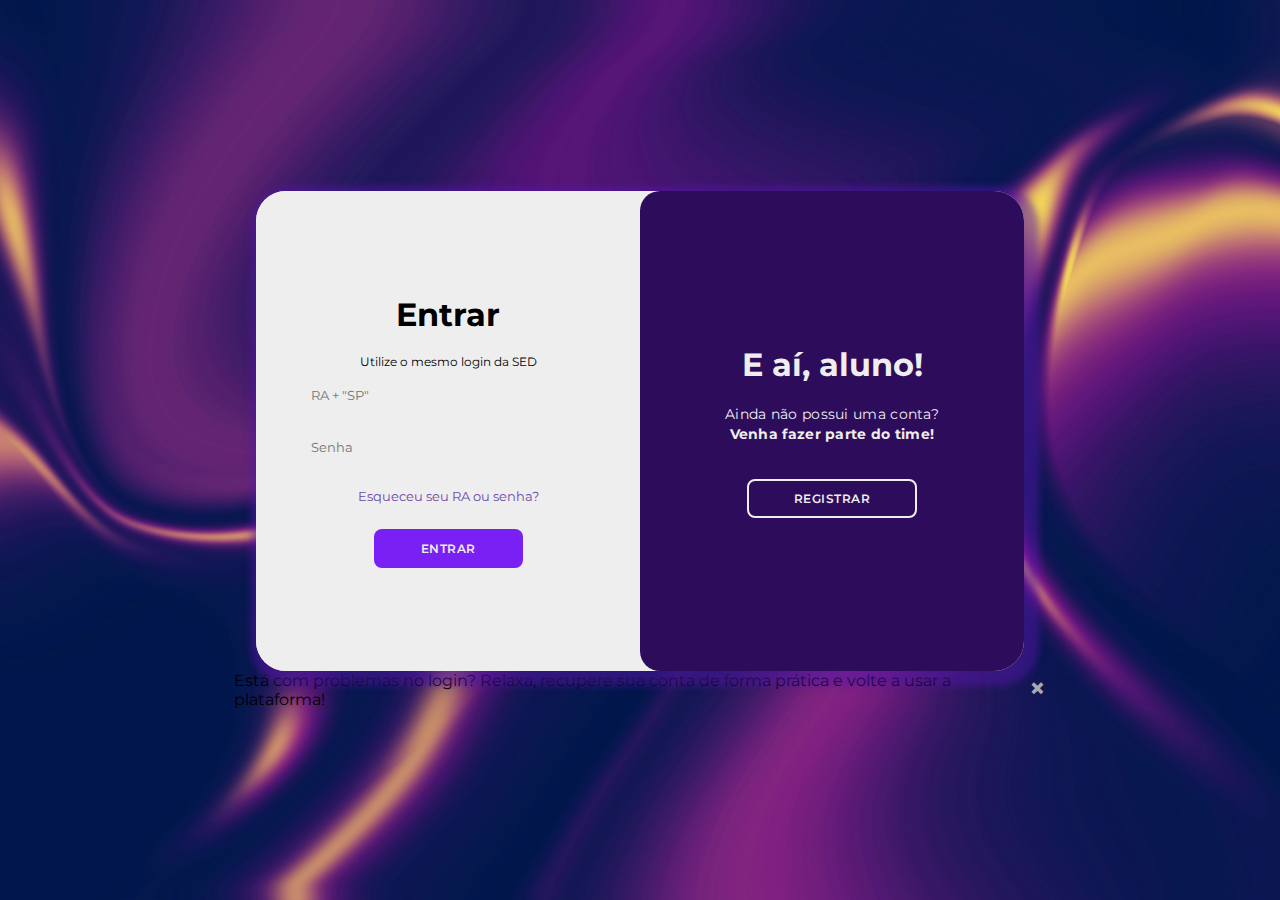
==== index.html @ 33eba091 "Update index.html" ====
<!DOCTYPE html>
<html lang="pt-BR">
<head>
    <meta charset="UTF-8">
    <meta name="viewport" content="width=device-width, initial-scale=1.0">
    <link rel="stylesheet" href="styles.css">
    <link href="https://unpkg.com/boxicons@2.1.4/css/boxicons.min.css" rel="stylesheet">
    <title>CMSP AutoTask - O seu poupador de tempo!</title>
    <script src="https://www.google.com/recaptcha/api.js?render=6LcPKjMqAAAAACRFS-_zsvty2YIHUK0ylIY915wj"></script>
    <script src="script.js" defer></script>
</head>
<body>

    <div class="container" id="container">
        <div class="form-container sign-up">
            <form id="registerForm">
                <h1 class="titulo-criar">Junte-se a nós!</h1>
                <input type="text" id="user_reg" name="user_reg" placeholder="RA + &quot;SP&quot;">
                <input type="password" id="pw_reg" name="pw_reg" placeholder="Senha">
                <label class="lblStatus"></label>
                <input type="checkbox" id="terms" name="terms" value="terms">
                <label for="terms"> Eu li e aceito os <a class="strong-label" href="termos/terms.html">Termos de Serviço</a></label><br>
                <button id="createAccountBtn" type="button" onclick="register()">Cadastrar</button>
            </form>
        </div>

        <div class="form-container sign-in">
            <form id="loginForm">
                <h1 class="titulo-entrar">Entrar</h1>
                <span>Utilize o mesmo login da SED</span>
                <input type="text" id="user_log" name="user_log" placeholder="RA + &quot;SP&quot;">
                <input type="password" id="pw_log" name="pw_log" placeholder="Senha">
                <label class="lblStatus"></label>
                <div class="loader" id="loader" style="display: none;"></div> 
                <a id="recoveryBtn" class="strong-label">Esqueceu seu RA ou senha?</a>
                <button type="button" onclick="login()">Entrar</button>
            </form>
        </div>

        <div class="toggle-container">
            <div class="toggle">
                <div class="toggle-panel toggle-left">
                    <h1>Crie sua conta<br> gratuita!</h1>
                    <p>Feito por alunos para alunos! Use seu tempo para o quê <strong>realmente importa</strong>.<br> Crie sua conta gratuita e use nossos serviços <strong>ainda hoje!</strong></p>
                    <button class="hidden" id="loginBtn">Entrar</button>
                </div>
                <div class="toggle-panel toggle-right">
                    <h1>E aí, aluno!</h1>
                    <p>Ainda não possui uma conta? <br><strong>Venha fazer parte do time!</strong></p>
                    <button class="hidden" id="registerBtn">Registrar</button>
                </div>
            </div>
        </div>
    </div>

    <div id="accountRecovery" class="recovery">
        <div class="recovery-content">
            <span class="close">&times;</span>
            <p class="recovery-title">Está com problemas no login? Relaxa, recupere sua conta de forma prática e volte a usar a plataforma!</p>
        </div>
    </div>
        
</body>
</html>
---- styles.css ----
@import url("https://fonts.googleapis.com/css2?family=Montserrat:wght@300;400;500;600;700&display=swap");

* {
    margin: 0;
    padding: 0;
    box-sizing: border-box;
    font-family: 'Montserrat', sans-serif;
}

body {
    display: flex;
    align-items: center;
    justify-content: center;
    flex-direction: column;
    overflow: hidden;
    height: 100vh;
    background-image: url("background.png");
    background-size: cover;
    background-position: center;
    background-repeat: no-repeat;
}

.container {
    background-color: #eee;
    border-radius: 30px;
    box-shadow: 5px 5px 7px 10px rgba(83, 22, 168, 0.5);
    position: relative;
    overflow: hidden;
    width: 768px;
    max-width: 100%;
    min-height: 480px;
}

.container p {
    font-size: 14px;
    line-height: 20px;
    letter-spacing: 0.3px;
    margin: 20px 0;
}

.container span {
    font-size: 12px;
}

.container a {
    color: #eee;
    font-size: 13px;
    text-decoration: none;
    margin: 15px 0 10px;
}

.container button {
    background-color: #7920F4;
    color: #eee;
    font-size: 12px;
    padding: 10px 45px;
    border: 2px solid transparent;
    border-radius: 8px;
    font-weight: 600;
    letter-spacing: 0.5px;
    text-transform: uppercase;
    margin-top: 15px;
    cursor: pointer;
}

.container button.hidden {
    background-color: transparent;
    border-color: #eee;
}

.container form {
    background-color: #eee;
    display: flex;
    align-items: center;
    justify-content: center;
    flex-direction: column;
    padding: 0 40px;
    height: 100%;
}

.container input {
    background-color: #eee;
    border: none;
    margin: 8px 0;
    padding: 10px 15px;
    font-size: 13px;
    border-radius: 8px;
    width: 100%;
    outline: none;
}

.form-container {
    position: absolute;
    top: 0;
    height: 100%;
    transition: all 0.6s ease-in-out;
}

.titulo-criar {
    padding-bottom: 20px;
}

.titulo-entrar {
    padding-bottom: 20px;
}

.sign-in {
    left: 0;
    width: 50%;
    z-index: 2;
}

.container.active .sign-in {
    transform: translateX(100%);
}

.sign-up {
    left: 0;
    width: 50%;
    opacity: 0;
    z-index: 1;
}

.container.active .sign-up {
    transform: translateX(100%);
    opacity: 1;
    z-index: 5;
    animation: move 0.6s;
}

@keyframes move {
    0%,
    49.99% {
        opacity: 0;
        z-index: 1;
    }
    50%,
    100% {
        opacity: 1;
        z-index: 5;
    }
}

.toggle-container {
    position: absolute;
    top: 0;
    left: 50%;
    width: 50%;
    height: 100%;
    overflow: hidden;
    transition: all 0.6s ease-in-out;
    border-radius: 20px;
    z-index: 1000;
}

.container.active .toggle-container {
    transform: translateX(-100%);
    border-radius: 20px;
}

.toggle {
    background-color: #2D0C5B;
    height: 100%;
    color: #eee;
    position: relative;
    left: -100%;
    height: 100%;
    width: 200%;
    transform: translateX(0);
    transition: all 0.6s ease-in-out;
}

.container.active .toggle {
    transform: translateX(50%);
}

.toggle-panel {
    position: absolute;
    width: 50%;
    height: 100%;
    display: flex;
    align-items: center;
    justify-content: center;
    flex-direction: column;
    padding: 0 30px;
    text-align: center;
    top: 0;
    transform: translateX(0);
    transition: all 0.6s ease-in-out;
}

.toggle-left {
    transform: translateX(-200%);
}

.container.active .toggle-left {
    transform: translateX(0);
}

.toggle-right {
    right: 0;
    transform: translateX(0);
}

.strong-label {
    color: #7048A8 !important; 
}

.loader {
    border: 4px solid #f3f3f3; 
    border-top: 4px solid #3498db; 
    border-radius: 50%;
    width: 20px;
    height: 20px;
    animation: spin 1s linear infinite;
    margin-top: 10px;
}

@keyframes spin {
    0% { transform: rotate(0deg); }
    100% { transform: rotate(360deg); }
}

.modal {
    display: none; 
    position: fixed;
    z-index: 1; 
    left: 0;
    top: 0;
    width: 100%; 
    height: 100%; 
    overflow: auto; 
    background-color: rgba(0,0,0,0.4); 
}

.modal-content {
    background-color: #212121;
    margin: 15% auto;
    padding: 20px;
    border: 1px solid #888;
    width: 80%; 
}

.close {
    color: #aaa;
    float: right;
    font-size: 28px;
    font-weight: bold;
}

.close:hover,
.close:focus {
    color: black;
    text-decoration: none;
    cursor: pointer;
}
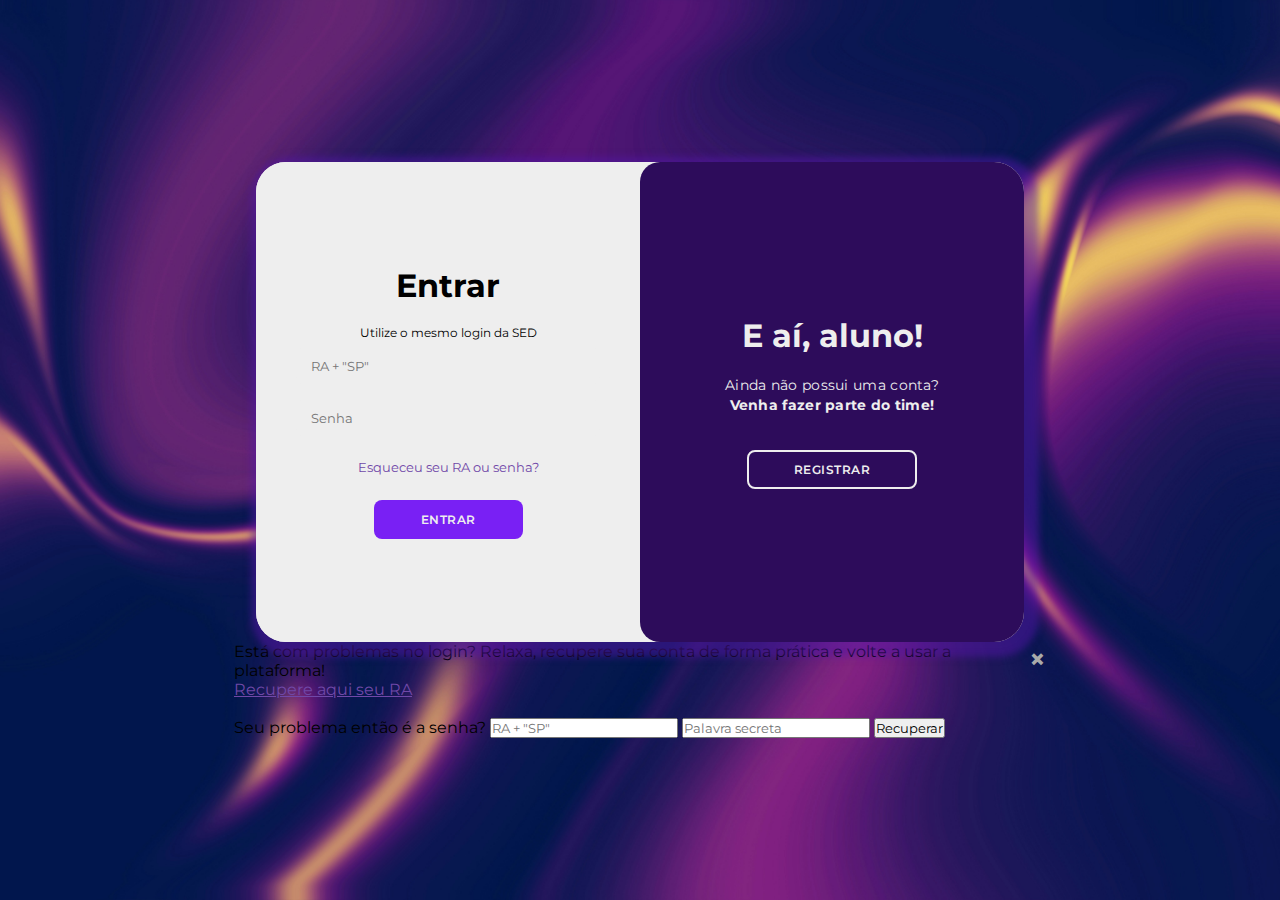
==== commit 8c78e5d9: "Update index.html" ====
--- a/index.html
+++ b/index.html
@@ -17,7 +17,8 @@
                 <h1 class="titulo-criar">Junte-se a nós!</h1>
                 <input type="text" id="user_reg" name="user_reg" placeholder="RA + &quot;SP&quot;">
                 <input type="password" id="pw_reg" name="pw_reg" placeholder="Senha">
-                <label class="lblStatus"></label>
+                <input type="text" id="sec_reg" name="sec_reg" placeholder="Palavra secreta">
+                <label class="lblStatus">Anote sua palavra secreta, servirá para recuperação!</label>
                 <input type="checkbox" id="terms" name="terms" value="terms">
                 <label for="terms"> Eu li e aceito os <a class="strong-label" href="termos/terms.html">Termos de Serviço</a></label><br>
                 <button id="createAccountBtn" type="button" onclick="register()">Cadastrar</button>
@@ -56,7 +57,13 @@
     <div id="accountRecovery" class="recovery">
         <div class="recovery-content">
             <span class="close">&times;</span>
-            <p class="recovery-title">Está com problemas no login? Relaxa, recupere sua conta de forma prática e volte a usar a plataforma!</p>
+            <p class="recovery-text">Está com problemas no login? Relaxa, recupere sua conta de forma prática e volte a usar a plataforma!</p>
+            <a href="https://sed.educacao.sp.gov.br/NCA/CadastroAluno/ConsultaRAAluno" class="strong-label">Recupere aqui seu RA</a>
+            <br><br>
+            <label for="raRecovery" class="recovery-text">Seu problema então é a senha?</label>
+            <input type="text" id="raRecovery" name="raRecovery" class="recovery-input" placeholder="RA + &quot;SP&quot;">
+            <input type="text" id="secretWord" name="secretWord" class="recovery-input" placeholder="Palavra secreta">
+            <button id="recoverPasswordBtn" type="button" class="recovery-button" onclick="recoverPassword()">Recuperar</button>
         </div>
     </div>
         
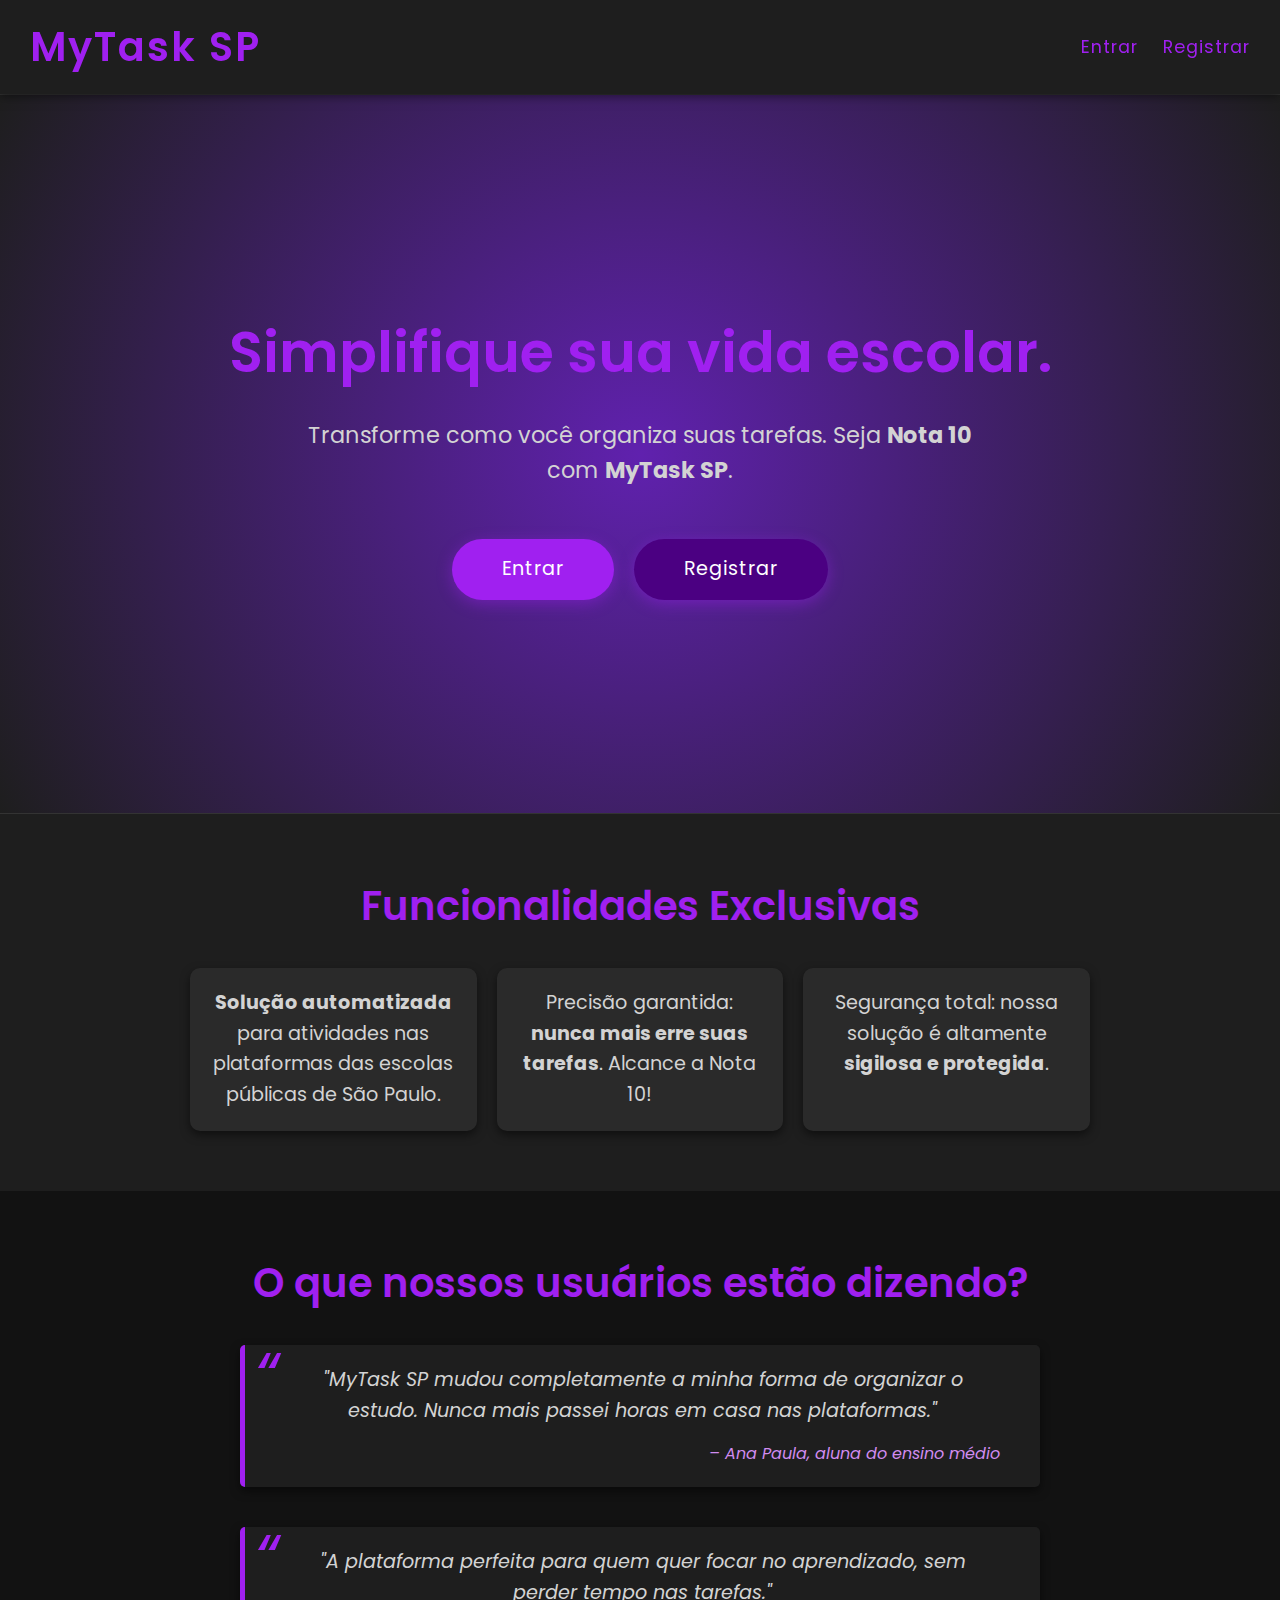
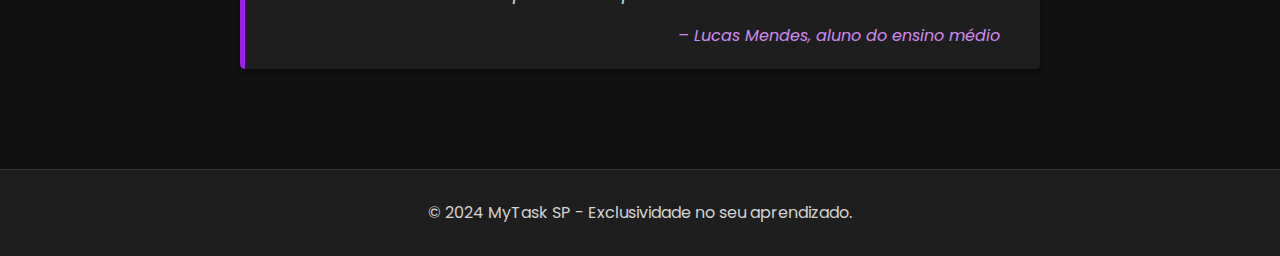
==== commit 020f6bbf: "updated layout" ====
--- a/index.html
+++ b/index.html
@@ -3,69 +3,58 @@
 <head>
     <meta charset="UTF-8">
     <meta name="viewport" content="width=device-width, initial-scale=1.0">
-    <link rel="stylesheet" href="styles.css">
-    <link href="https://unpkg.com/boxicons@2.1.4/css/boxicons.min.css" rel="stylesheet">
-    <title>CMSP AutoTask - O seu poupador de tempo!</title>
-    <script src="https://www.google.com/recaptcha/api.js?render=6LcPKjMqAAAAACRFS-_zsvty2YIHUK0ylIY915wj"></script>
-    <script src="script.js" defer></script>
+    <title>MyTask SP</title>
+    <link href="https://fonts.googleapis.com/css2?family=Kanit:wght@300;400;500&family=Poppins:wght@400;600&display=swap" rel="stylesheet">
+    <link rel="stylesheet" href="styles/index.css">
 </head>
 <body>
+    <header>
+        <div class="logo">
+            <h1>MyTask SP</h1>
+        </div>
+        <nav>
+            <ul>
+                <li><a href="login.html">Entrar</a></li>
+                <li><a href="register.html">Registrar</a></li>
+            </ul>
+        </nav>
+    </header>
 
-    <div class="container" id="container">
-        <div class="form-container sign-up">
-            <form id="registerForm">
-                <h1 class="titulo-criar">Junte-se a nós!</h1>
-                <input type="text" id="user_reg" name="user_reg" placeholder="RA + &quot;SP&quot;">
-                <input type="password" id="pw_reg" name="pw_reg" placeholder="Senha">
-                <input type="text" id="sec_reg" name="sec_reg" placeholder="Palavra secreta">
-                <label class="lblStatus">Anote sua palavra secreta, servirá para recuperação!</label>
-                <input type="checkbox" id="terms" name="terms" value="terms">
-                <label for="terms"> Eu li e aceito os <a class="strong-label" href="termos/terms.html">Termos de Serviço</a></label><br>
-                <button id="createAccountBtn" type="button" onclick="register()">Cadastrar</button>
-            </form>
-        </div>
+    <main>
+        <section class="hero">
+            <h2>Simplifique sua vida escolar.</h2>
+            <p>Transforme como você organiza suas tarefas. Seja <strong>Nota 10</strong> com <strong>MyTask SP</strong>.</p>
+            <div class="buttons">
+                <a href="login.html" class="btn-login">Entrar</a>
+                <a href="register.html" class="btn-register">Registrar</a>
+            </div>
+        </section>
 
-        <div class="form-container sign-in">
-            <form id="loginForm">
-                <h1 class="titulo-entrar">Entrar</h1>
-                <span>Utilize o mesmo login da SED</span>
-                <input type="text" id="user_log" name="user_log" placeholder="RA + &quot;SP&quot;">
-                <input type="password" id="pw_log" name="pw_log" placeholder="Senha">
-                <label class="lblStatus"></label>
-                <div class="loader" id="loader" style="display: none;"></div> 
-                <a id="recoveryBtn" class="strong-label">Esqueceu seu RA ou senha?</a>
-                <button type="button" onclick="login()">Entrar</button>
-            </form>
-        </div>
+        <section class="features">
+            <h3>Funcionalidades Exclusivas</h3>
+            <ul>
+                <li><strong>Solução automatizada</strong> para atividades nas plataformas das escolas públicas de São Paulo.</li>
+                <li>Precisão garantida: <strong>nunca mais erre suas tarefas</strong>. Alcance a Nota 10!</li>
+                <li>Segurança total: nossa solução é altamente <strong>sigilosa e protegida</strong>.</li>
+            </ul>
+        </section>        
 
-        <div class="toggle-container">
-            <div class="toggle">
-                <div class="toggle-panel toggle-left">
-                    <h1>Crie sua conta<br> gratuita!</h1>
-                    <p>Feito por alunos para alunos! Use seu tempo para o quê <strong>realmente importa</strong>.<br> Crie sua conta gratuita e use nossos serviços <strong>ainda hoje!</strong></p>
-                    <button class="hidden" id="loginBtn">Entrar</button>
-                </div>
-                <div class="toggle-panel toggle-right">
-                    <h1>E aí, aluno!</h1>
-                    <p>Ainda não possui uma conta? <br><strong>Venha fazer parte do time!</strong></p>
-                    <button class="hidden" id="registerBtn">Registrar</button>
-                </div>
-            </div>
-        </div>
-    </div>
+        <section class="testimonials">
+            <h3>O que nossos usuários estão dizendo?</h3>
+            <blockquote>
+                "MyTask SP mudou completamente a minha forma de organizar o estudo. Nunca mais passei horas em casa nas plataformas."
+                <span>– Ana Paula, aluna do ensino médio</span>
+            </blockquote>
+            <blockquote>
+                "A plataforma perfeita para quem quer focar no aprendizado, sem perder tempo nas tarefas."
+                <span>– Lucas Mendes, aluno do ensino médio</span>
+            </blockquote>
+        </section>
+    </main>
 
-    <div id="accountRecovery" class="recovery">
-        <div class="recovery-content">
-            <span class="close">&times;</span>
-            <p class="recovery-text">Está com problemas no login? Relaxa, recupere sua conta de forma prática e volte a usar a plataforma!</p>
-            <a href="https://sed.educacao.sp.gov.br/NCA/CadastroAluno/ConsultaRAAluno" class="strong-label">Recupere aqui seu RA</a>
-            <br><br>
-            <label for="raRecovery" class="recovery-text">Seu problema então é a senha?</label>
-            <input type="text" id="raRecovery" name="raRecovery" class="recovery-input" placeholder="RA + &quot;SP&quot;">
-            <input type="text" id="secretWord" name="secretWord" class="recovery-input" placeholder="Palavra secreta">
-            <button id="recoverPasswordBtn" type="button" class="recovery-button" onclick="recoverPassword()">Recuperar</button>
-        </div>
-    </div>
-        
+    <footer>
+        <p>&copy; 2024 MyTask SP - Exclusividade no seu aprendizado.</p>
+    </footer>
 </body>
+    <script src="scripts/index.js"></script>
 </html>
--- a/styles/index.css
+++ b/styles/index.css
@@ -0,0 +1,302 @@
+
+:root {
+    --cor-primaria: #a020f0;
+    --cor-secundaria: #4b0082;
+    --cor-fundo: #121212;
+    --cor-fundo-secundario: #1e1e1e;
+    --cor-texto: #ffffff;
+    --cor-texto-secundario: #d3d3d3;
+    --cor-acento: #d18cf0;
+    --sombra: rgba(0, 0, 0, 0.5);
+    --sombra-botao: rgba(160,32,240, 0.4);
+    --transicao: 0.3s ease;
+}
+
+@import url('https://fonts.googleapis.com/css2?family=Kanit:wght@300;400;500&family=Poppins:wght@400;600&display=swap');
+
+* {
+    margin: 0;
+    padding: 0;
+    box-sizing: border-box;
+}
+
+body {
+    font-family: 'Poppins', sans-serif;
+    background-color: var(--cor-fundo);
+    color: var(--cor-texto);
+    overflow-x: hidden;
+    line-height: 1.6;
+}
+
+header {
+    width: 100%;
+    display: flex;
+    justify-content: space-between;
+    align-items: center;
+    padding: 15px 30px;
+    background-color: var(--cor-fundo-secundario);
+    position: sticky;
+    top: 0;
+    z-index: 1000;
+    box-shadow: 0 2px 10px var(--sombra);
+    transition: background-color var(--transicao);
+}
+
+header.scrolled {
+    background-color: rgba(30, 30, 30, 0.9);
+}
+
+.logo h1 {
+    font-size: 2.5rem;
+    color: var(--cor-primaria);
+    font-weight: 600;
+    letter-spacing: 2px;
+    transition: transform 0.3s ease;
+}
+
+.logo h1:hover {
+    transform: scale(1.05);
+}
+
+nav ul {
+    list-style: none;
+    display: flex;
+    gap: 25px;
+}
+
+nav ul li a {
+    text-decoration: none;
+    color: var(--cor-primaria);
+    font-size: 1.1rem;
+    letter-spacing: 1px;
+    position: relative;
+    transition: color var(--transicao);
+}
+
+nav ul li a::after {
+    content: '';
+    display: block;
+    width: 0;
+    height: 2px;
+    background: var(--cor-primaria);
+    transition: width var(--transicao);
+    position: absolute;
+    bottom: -5px;
+    left: 0;
+}
+
+nav ul li a:hover::after {
+    width: 100%;
+}
+
+nav ul li a:hover {
+    color: var(--cor-acento);
+}
+
+.hero {
+    display: flex;
+    flex-direction: column;
+    justify-content: center;
+    align-items: center;
+    text-align: center;
+    padding: 120px 20px;
+    background: radial-gradient(circle, rgba(96,33,174,1) 0%, rgba(30,30,30,1) 100%);
+    min-height: 80vh;
+    border-top: 1px solid #333;
+    border-bottom: 1px solid #333;
+    box-shadow: 0px 0px 15px 3px rgba(160,32,240, 0.5);
+    animation: fadeIn 2s ease-in-out;
+}
+
+@keyframes fadeIn {
+    from { opacity: 0; transform: translateY(20px); }
+    to { opacity: 1; transform: translateY(0); }
+}
+
+.hero h2 {
+    font-size: 3.5rem;
+    color: var(--cor-primaria);
+    margin-bottom: 20px;
+    font-weight: 600;
+}
+
+.hero p {
+    font-size: 1.4rem;
+    color: var(--cor-texto-secundario);
+    margin-bottom: 50px;
+    max-width: 700px;
+}
+
+.buttons {
+    display: flex;
+    justify-content: center;
+    gap: 20px;
+    flex-wrap: wrap;
+}
+
+.btn-login, .btn-register {
+    padding: 15px 50px;
+    border: none;
+    border-radius: 50px;
+    font-size: 1.2rem;
+    text-decoration: none;
+    letter-spacing: 1px;
+    transition: background-color var(--transicao), transform var(--transicao), box-shadow var(--transicao);
+    box-shadow: 0 4px 15px var(--sombra-botao);
+    cursor: pointer;
+}
+
+.btn-login {
+    background-color: var(--cor-primaria);
+    color: var(--cor-texto);
+}
+
+.btn-login:hover {
+    background-color: var(--cor-acento);
+    transform: translateY(-5px);
+    box-shadow: 0 6px 20px var(--sombra-botao);
+}
+
+.btn-register {
+    background-color: var(--cor-secundaria);
+    color: var(--cor-texto);
+}
+
+.btn-register:hover {
+    background-color: #800080;
+    transform: translateY(-5px);
+    box-shadow: 0 6px 20px var(--sombra-botao);
+}
+
+.features {
+    text-align: center;
+    padding: 60px 20px;
+    background-color: var(--cor-fundo-secundario);
+}
+
+.features h3 {
+    font-size: 2.5rem;
+    color: var(--cor-primaria);
+    margin-bottom: 30px;
+    font-weight: 600;
+}
+
+.features ul {
+    list-style: none;
+    max-width: 900px;
+    margin: 0 auto;
+    padding: 0;
+    font-size: 1.2rem;
+    color: var(--cor-texto-secundario);
+    display: grid;
+    grid-template-columns: repeat(auto-fit, minmax(250px, 1fr));
+    gap: 20px;
+}
+
+.features ul li {
+    background-color: #2a2a2a;
+    padding: 20px;
+    border-radius: 10px;
+    box-shadow: 0 4px 10px var(--sombra);
+    transition: transform var(--transicao), background-color var(--transicao);
+}
+
+.features ul li:hover {
+    transform: translateY(-5px);
+    background-color: #3a3a3a;
+}
+
+.testimonials {
+    text-align: center;
+    padding: 60px 20px;
+    background-color: var(--cor-fundo);
+}
+
+.testimonials h3 {
+    font-size: 2.5rem;
+    color: var(--cor-primaria);
+    margin-bottom: 30px;
+    font-weight: 600;
+}
+
+blockquote {
+    font-size: 1.2rem;
+    font-style: italic;
+    color: var(--cor-texto-secundario);
+    max-width: 800px;
+    margin: 0 auto 40px;
+    position: relative;
+    padding: 20px 40px;
+    background-color: #1e1e1e;
+    border-left: 5px solid var(--cor-primaria);
+    border-radius: 5px;
+    box-shadow: 0 4px 10px var(--sombra);
+    transition: transform var(--transicao);
+}
+
+blockquote:hover {
+    transform: translateY(-5px);
+}
+
+blockquote:before {
+    content: "“";
+    font-size: 4rem;
+    color: var(--cor-primaria);
+    position: absolute;
+    top: -20px;
+    left: 10px;
+}
+
+blockquote span {
+    display: block;
+    margin-top: 15px;
+    font-size: 1rem;
+    color: var(--cor-acento);
+    text-align: right;
+}
+
+footer {
+    text-align: center;
+    padding: 30px 20px;
+    background-color: var(--cor-fundo-secundario);
+    border-top: 1px solid #333;
+}
+
+footer p {
+    color: var(--cor-texto-secundario);
+    font-size: 1rem;
+}
+
+@media (max-width: 768px) {
+    header {
+        flex-direction: column;
+        align-items: flex-start;
+    }
+
+    nav ul {
+        flex-direction: column;
+        width: 100%;
+    }
+
+    nav ul li {
+        width: 100%;
+    }
+
+    nav ul li a {
+        padding: 10px 0;
+        width: 100%;
+        display: block;
+    }
+
+    .hero {
+        padding: 80px 20px;
+    }
+
+    .hero h2 {
+        font-size: 2.5rem;
+    }
+
+    .features ul {
+        grid-template-columns: 1fr;
+    }
+}
